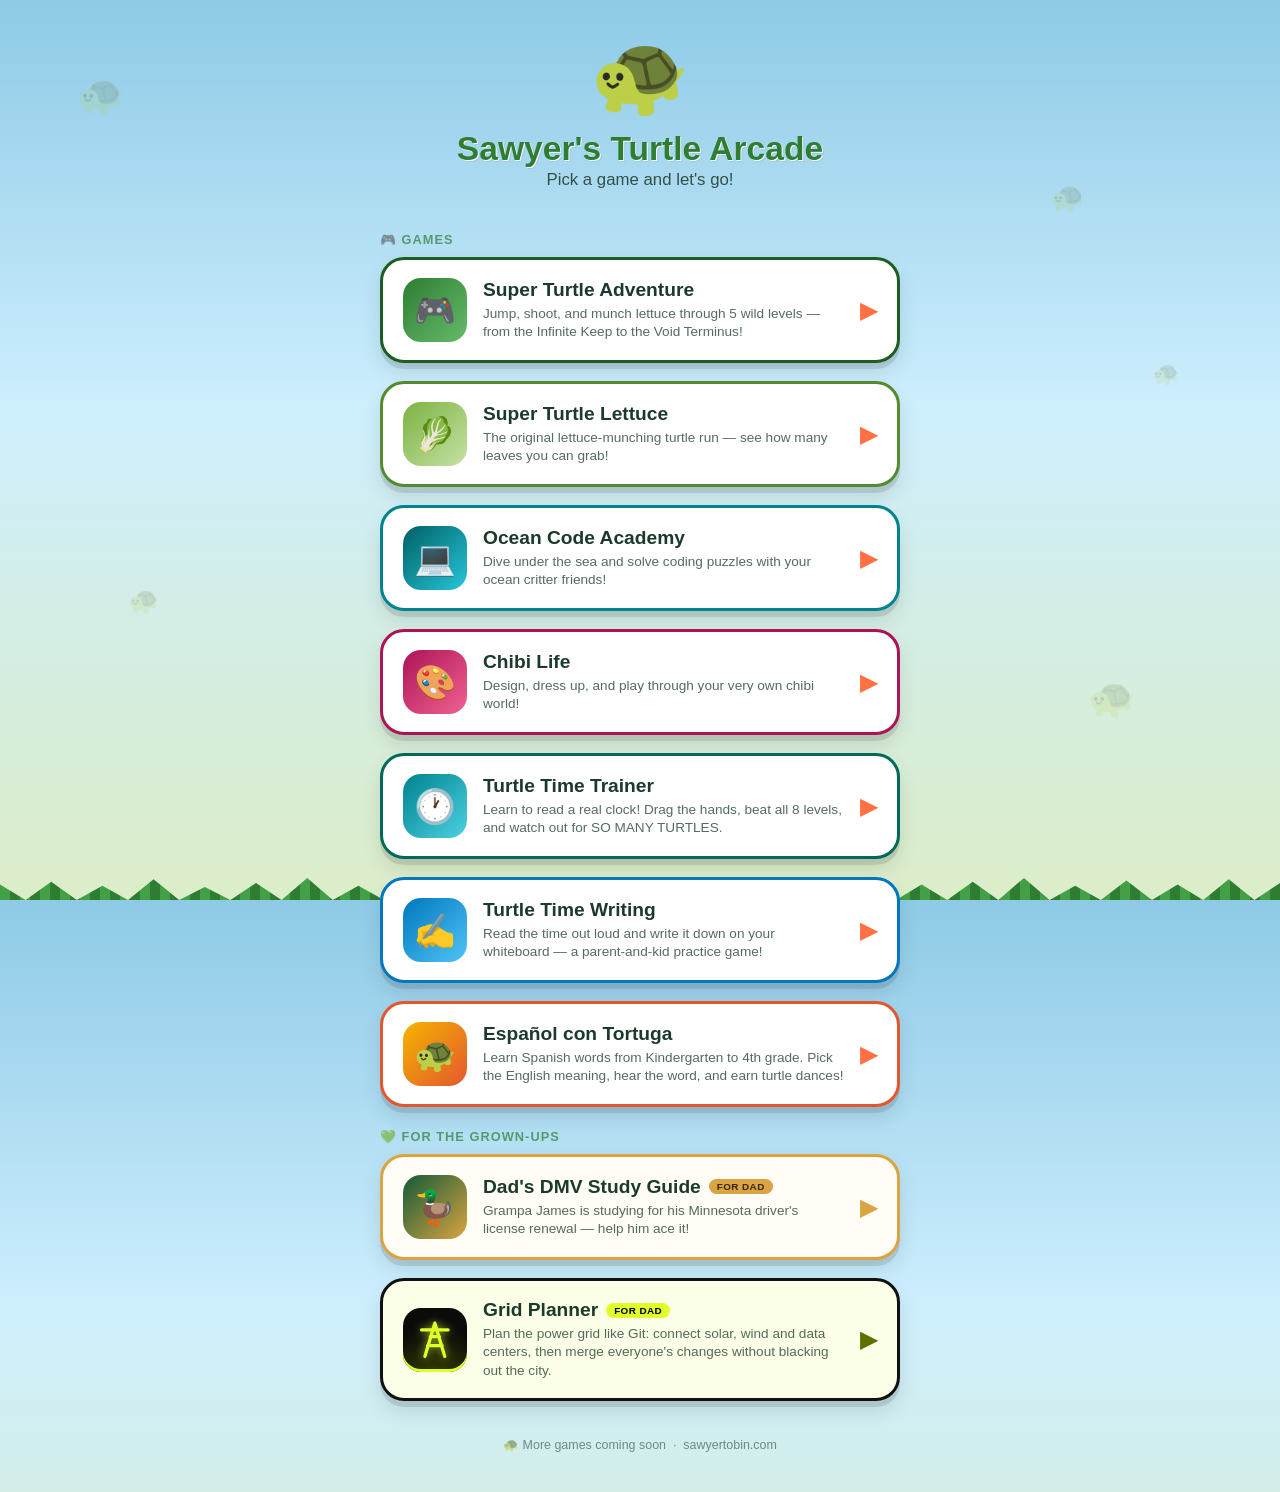
==== index.html @ ba416b79 "Add Grid Planner card to For the Grown-Ups" ====
<!DOCTYPE html>
<html lang="en">
<head>
<meta charset="UTF-8">
<meta name="viewport" content="width=device-width, initial-scale=1, viewport-fit=cover">
<title>Sawyer's Turtle Arcade 🐢</title>
<style>
  :root{
    --shell-dark:#2e7d32;
    --shell-mid:#43a047;
    --shell-pale:#dcedc8;
    --sky1:#8ecae6;
    --sky2:#cdeefd;
    --sand:#fff8e1;
    --brown:#6d4c41;
    --brown-dark:#4e342e;
    --accent:#ff7043;
    --ink:#1b3a2b;
    --gold:#d9a441;
    --navy:#14213d;
  }
  *{box-sizing:border-box; -webkit-tap-highlight-color:transparent;}
  html,body{margin:0;padding:0;height:100%;}
  body{
    font-family:'Trebuchet MS','Segoe UI',Verdana,sans-serif;
    background:linear-gradient(180deg,var(--sky1) 0%,var(--sky2) 45%,var(--shell-pale) 100%);
    color:var(--ink);
    min-height:100vh;
    overflow-x:hidden;
    position:relative;
  }

  /* floating background turtles */
  .bg-turtle{position:fixed; font-size:2.4rem; opacity:.18; pointer-events:none; animation:drift 14s ease-in-out infinite;}
  @keyframes drift{0%,100%{transform:translateY(0) rotate(-6deg);}50%{transform:translateY(-26px) rotate(6deg);}}

  #wrap{
    position:relative;
    max-width:560px;
    margin:0 auto;
    min-height:100vh;
    padding:28px 20px 40px;
    display:flex;
    flex-direction:column;
    align-items:center;
  }

  .hero{font-size:5rem; text-align:center; animation:heroBob 2.6s ease-in-out infinite;}
  @keyframes heroBob{0%,100%{transform:translateY(0) rotate(-4deg);}50%{transform:translateY(-14px) rotate(4deg);}}

  h1{
    font-size:2.1rem;
    margin:8px 0 2px;
    text-align:center;
    color:var(--shell-dark);
    text-shadow:1px 1px 0 #fff, 2px 2px 0 rgba(0,0,0,.06);
  }
  p.sub{
    text-align:center;
    margin:0 0 20px;
    color:var(--ink);
    opacity:.85;
    font-size:1.05rem;
  }

  .section-label{
    width:100%;
    font-size:.8rem;
    font-weight:700;
    text-transform:uppercase;
    letter-spacing:.08em;
    color:var(--shell-dark);
    opacity:.7;
    margin:22px 2px 10px;
  }
  .section-label:first-of-type{margin-top:6px;}

  .games{
    width:100%;
    display:flex;
    flex-direction:column;
    gap:18px;
  }

  .game-card{
    display:flex;
    align-items:center;
    gap:16px;
    background:#fff;
    border-radius:24px;
    padding:18px 20px;
    text-decoration:none;
    color:var(--ink);
    box-shadow:0 6px 0 rgba(0,0,0,.1), 0 10px 20px rgba(0,0,0,.1);
    border:3px solid transparent;
    transition:transform .08s;
  }
  .game-card:active{transform:translateY(4px); box-shadow:0 2px 0 rgba(0,0,0,.1), 0 4px 10px rgba(0,0,0,.1);}

  .game-card.super{border-color:#1b5e20;}
  .game-card.lettuce{border-color:#558b2f;}
  .game-card.trainer{border-color:#00695c;}
  .game-card.writing{border-color:#0277bd;}
  .game-card.ocean{border-color:#00838f;}
  .game-card.chibi{border-color:#ad1457;}
  .game-card.espanol{border-color:#e4572e;}
  .game-card.dad{border-color:var(--gold); background:#fffdf5;}

  .game-icon{
    flex:none;
    width:64px; height:64px;
    border-radius:18px;
    display:flex; align-items:center; justify-content:center;
    font-size:2.1rem;
  }
  .game-card.super .game-icon{background:linear-gradient(135deg,#2e7d32,#66bb6a);}
  .game-card.lettuce .game-icon{background:linear-gradient(135deg,#7cb342,#c5e1a5);}
  .game-card.trainer .game-icon{background:linear-gradient(135deg,#00838f,#4dd0e1);}
  .game-card.writing .game-icon{background:linear-gradient(135deg,#0277bd,#4fc3f7);}
  .game-card.ocean .game-icon{background:linear-gradient(135deg,#006064,#26c6da);}
  .game-card.chibi .game-icon{background:linear-gradient(135deg,#ad1457,#f06292);}
  .game-card.espanol .game-icon{background:linear-gradient(135deg,#f4b400,#e4572e);}
  .game-card.dad .game-icon{background:linear-gradient(135deg,#145a38,#d9a441);}

  .game-text{flex:1; min-width:0;}
  .game-text h2{margin:0 0 4px; font-size:1.2rem; color:var(--ink); display:flex; align-items:center; gap:8px; flex-wrap:wrap;}
  .game-text p{margin:0; font-size:.85rem; opacity:.75; line-height:1.35;}

  .badge{
    font-size:.62rem; font-weight:800; text-transform:uppercase; letter-spacing:.04em;
    background:var(--gold); color:#3a2a08; padding:2px 8px; border-radius:999px;
  }

  .play-chevron{flex:none; font-size:1.4rem; color:var(--accent); font-weight:900;}
  .game-card.dad .play-chevron{color:var(--gold);}
  .game-card.grid{border-color:#111; background:#fbffe8;}
  .game-card.grid .game-icon{background:radial-gradient(circle at 50% 120%,#3b4700 0%,#0b0b0a 70%); box-shadow:inset 0 -3px 0 #e1ff29;}
  .game-card.grid .game-icon svg{width:62%; height:62%; filter:drop-shadow(0 0 4px rgba(225,255,41,.7));}
  .game-card.grid .play-chevron{color:#5f6f00;}
  .game-card.grid .badge{background:#e1ff29; color:#000;}

  .footer{
    margin-top:36px;
    text-align:center;
    font-size:.78rem;
    opacity:.55;
  }

  .grass{
    position:fixed; bottom:0; left:0; right:0; height:26px;
    background:repeating-linear-gradient(90deg, var(--shell-mid) 0 10px, var(--shell-dark) 10px 20px);
    clip-path:polygon(0% 100%, 0% 40%, 2% 100%, 4% 30%, 6% 100%, 8% 45%, 10% 100%, 12% 20%, 14% 100%, 16% 50%, 18% 100%, 20% 35%, 22% 100%, 24% 15%, 26% 100%, 28% 45%, 30% 100%, 32% 25%, 34% 100%, 36% 40%, 38% 100%, 40% 20%, 42% 100%, 44% 45%, 46% 100%, 48% 30%, 50% 100%, 52% 15%, 54% 100%, 56% 40%, 58% 100%, 60% 25%, 62% 100%, 64% 45%, 66% 100%, 68% 20%, 70% 100%, 72% 40%, 74% 100%, 76% 30%, 78% 100%, 80% 15%, 82% 100%, 84% 45%, 86% 100%, 88% 25%, 90% 100%, 92% 40%, 94% 100%, 96% 20%, 98% 100%, 100% 35%, 100% 100%);
    pointer-events:none;
    z-index:0;
  }
</style>
</head>
<body>

<span class="bg-turtle" style="top:8%; left:6%; animation-delay:0s;">🐢</span>
<span class="bg-turtle" style="top:20%; left:82%; animation-delay:2s; font-size:1.8rem;">🐢</span>
<span class="bg-turtle" style="top:65%; left:10%; animation-delay:4s; font-size:1.6rem;">🐢</span>
<span class="bg-turtle" style="top:75%; left:85%; animation-delay:1s;">🐢</span>
<span class="bg-turtle" style="top:40%; left:90%; animation-delay:3s; font-size:1.4rem;">🐢</span>

<div class="grass"></div>

<div id="wrap">
  <div class="hero">🐢</div>
  <h1>Sawyer's Turtle Arcade</h1>
  <p class="sub">Pick a game and let's go!</p>

  <div class="section-label">🎮 Games</div>
  <div class="games">
    <a class="game-card super" href="superturtle.html">
      <div class="game-icon">🎮</div>
      <div class="game-text">
        <h2>Super Turtle Adventure</h2>
        <p>Jump, shoot, and munch lettuce through 5 wild levels — from the Infinite Keep to the Void Terminus!</p>
      </div>
      <div class="play-chevron">▶</div>
    </a>

    <a class="game-card lettuce" href="super_turtle.html">
      <div class="game-icon">🥬</div>
      <div class="game-text">
        <h2>Super Turtle Lettuce</h2>
        <p>The original lettuce-munching turtle run — see how many leaves you can grab!</p>
      </div>
      <div class="play-chevron">▶</div>
    </a>

    <a class="game-card ocean" href="ocean-code-academy.html">
      <div class="game-icon">💻</div>
      <div class="game-text">
        <h2>Ocean Code Academy</h2>
        <p>Dive under the sea and solve coding puzzles with your ocean critter friends!</p>
      </div>
      <div class="play-chevron">▶</div>
    </a>

    <a class="game-card chibi" href="chibi-life.html">
      <div class="game-icon">🎨</div>
      <div class="game-text">
        <h2>Chibi Life</h2>
        <p>Design, dress up, and play through your very own chibi world!</p>
      </div>
      <div class="play-chevron">▶</div>
    </a>

    <a class="game-card trainer" href="turtle-time-trainer.html">
      <div class="game-icon">🕐</div>
      <div class="game-text">
        <h2>Turtle Time Trainer</h2>
        <p>Learn to read a real clock! Drag the hands, beat all 8 levels, and watch out for SO MANY TURTLES.</p>
      </div>
      <div class="play-chevron">▶</div>
    </a>

    <a class="game-card writing" href="turtle-time-writing.html">
      <div class="game-icon">✍️</div>
      <div class="game-text">
        <h2>Turtle Time Writing</h2>
        <p>Read the time out loud and write it down on your whiteboard — a parent-and-kid practice game!</p>
      </div>
      <div class="play-chevron">▶</div>
    </a>

    <a class="game-card espanol" href="espanol/">
      <div class="game-icon">🐢</div>
      <div class="game-text">
        <h2>Español con Tortuga</h2>
        <p>Learn Spanish words from Kindergarten to 4th grade. Pick the English meaning, hear the word, and earn turtle dances!</p>
      </div>
      <div class="play-chevron">▶</div>
    </a>
  </div>

  <div class="section-label">💚 For the Grown-Ups</div>
  <div class="games">
    <a class="game-card dad" href="dmv.html">
      <div class="game-icon">🦆</div>
      <div class="game-text">
        <h2>Dad's DMV Study Guide <span class="badge">For Dad</span></h2>
        <p>Grampa James is studying for his Minnesota driver's license renewal — help him ace it!</p>
      </div>
      <div class="play-chevron">▶</div>
    </a>
    <a class="game-card grid" href="gridlab/">
      <div class="game-icon"><svg viewBox="0 0 24 24" fill="none" stroke="#e1ff29" stroke-width="2" stroke-linecap="round" stroke-linejoin="round" aria-hidden="true"><path d="M12 2 6 22M12 2l6 20M7.6 15.5h8.8M9.2 10h5.6M4 6h16"/></svg></div>
      <div class="game-text">
        <h2>Grid Planner <span class="badge">For Dad</span></h2>
        <p>Plan the power grid like Git: connect solar, wind and data centers, then merge everyone's changes without blacking out the city.</p>
      </div>
      <div class="play-chevron">▶</div>
    </a>
  </div>

  <div class="footer">🐢 More games coming soon &nbsp;·&nbsp; sawyertobin.com</div>
</div>

</body>
</html>
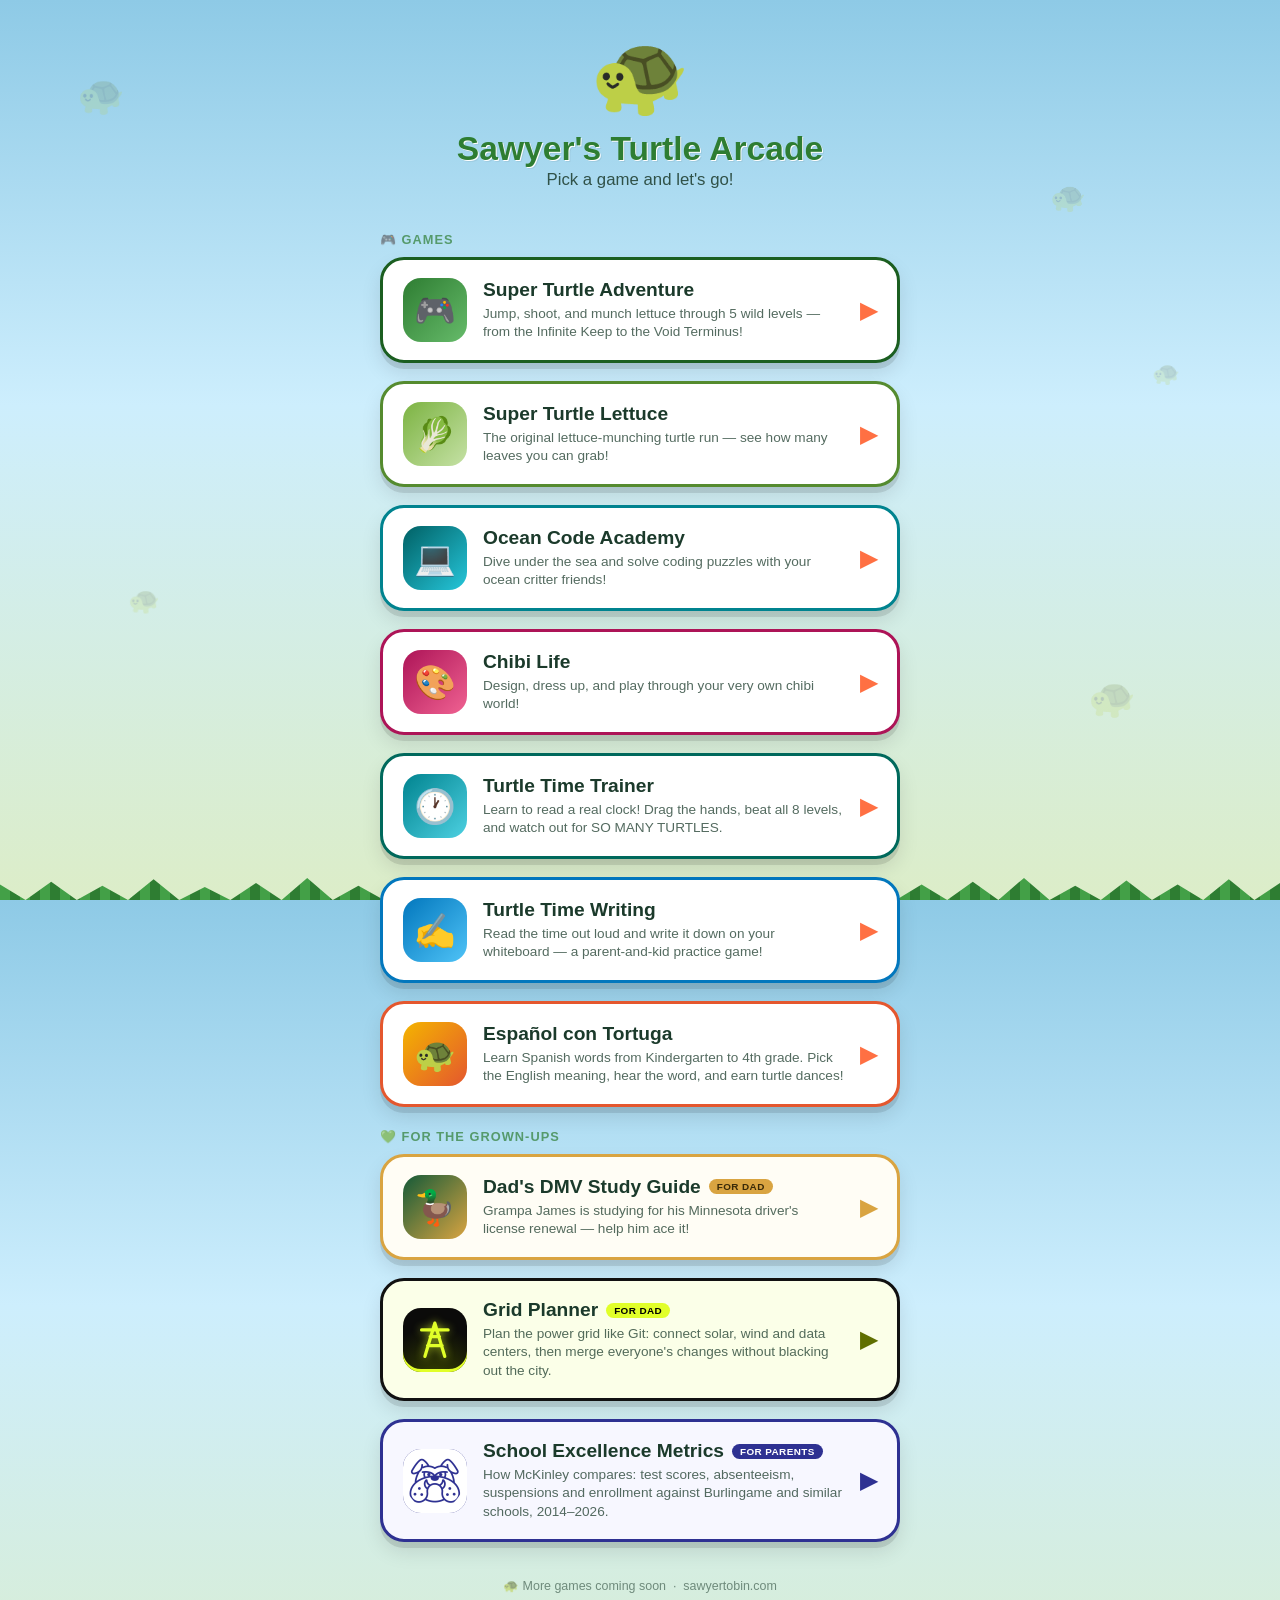
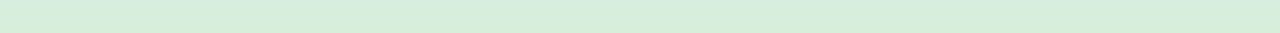
==== commit e1dc0e63: "Add School Excellence Metrics card to home page" ====
--- a/index.html
+++ b/index.html
@@ -139,6 +139,12 @@
   .game-card.grid .play-chevron{color:#5f6f00;}
   .game-card.grid .badge{background:#e1ff29; color:#000;}
 
+  .game-card.school{border-color:#2e3192; background:#f7f7ff;}
+  .game-card.school .game-icon{background:#fff; box-shadow:inset 0 0 0 3px #2e3192; overflow:hidden;}
+  .game-card.school .game-icon img{width:100%; height:100%; display:block;}
+  .game-card.school .play-chevron{color:#2e3192;}
+  .game-card.school .badge{background:#2e3192; color:#fff;}
+
   .footer{
     margin-top:36px;
     text-align:center;
@@ -254,10 +260,134 @@
       </div>
       <div class="play-chevron">▶</div>
     </a>
+    <a class="game-card school" href="school-metrics/">
+      <div class="game-icon"><img src="school-metrics/bulldog.png" alt=""></div>
+      <div class="game-text">
+        <h2>School Excellence Metrics <span class="badge">For Parents</span></h2>
+        <p>How McKinley compares: test scores, absenteeism, suspensions and enrollment against Burlingame and similar schools, 2014&ndash;2026.</p>
+      </div>
+      <div class="play-chevron">&#9654;</div>
+    </a>
   </div>
 
   <div class="footer">🐢 More games coming soon &nbsp;·&nbsp; sawyertobin.com</div>
 </div>
 
+
+<!-- Garden cursor: stay still 4s and a sprout grows where you point; it trails you 2s behind, digging up dirt.
+     Let it catch up and rest 3s and a lettuce wiggles up in its place. Rest more and hungry turtles bound in (up to 4). -->
+<style>
+  .lt-plant, .lt-turtle { position: fixed; left: 0; top: 0; pointer-events: none; z-index: 9999; will-change: transform; user-select: none; line-height: 1; }
+  .lt-plant { font-size: 30px; transform-origin: 50% 100%; filter: drop-shadow(0 3px 2px rgba(0,0,0,.18)); }
+  .lt-plant.sprout { font-size: 26px; }
+  .lt-turtle { font-size: 34px; filter: drop-shadow(0 4px 3px rgba(0,0,0,.2)); }
+  .lt-clod { position: fixed; left: 0; top: 0; pointer-events: none; z-index: 9998; border-radius: 45% 55% 50% 40%; }
+</style>
+<script>
+(() => {
+  try { if (matchMedia('(prefers-reduced-motion: reduce)').matches) return; } catch (e) { return; }
+  const SPROUT_AFTER = 4000, FOLLOW_DELAY = 2000, LETTUCE_AFTER = 3000, TURTLE_FIRST = 2000, TURTLE_NEXT = 2600, MAX_TURTLES = 4;
+  const OFF_X = 16, OFF_Y = 26;                        // plant base sits just below-right of the pointer, so it never blocks a click
+  let mx = -1, my = -1, inside = false, lastMove = performance.now();
+  const trail = [];                                     // pointer history, so the plant can follow 2 s behind
+  let stage = 'none', plant = null, px = 0, py = 0, grow = 0, matchedSince = 0, lastClod = 0, bite = 1;
+  const turtles = [];
+  const SLOTS = [[-1, -0.35], [1, -0.4], [-0.6, 0.25], [0.65, 0.3]];
+  // mouse, pen or finger: wherever you last pointed or touched is "the cursor"
+  const point = (e) => {
+    const touch = e.pointerType === 'touch';
+    mx = e.clientX + OFF_X; my = e.clientY + (touch ? -12 : OFF_Y);   // on touch, sit beside the fingertip rather than under it
+    lastMove = performance.now(); inside = true;
+  };
+  addEventListener('pointermove', point, { passive: true });
+  addEventListener('pointerdown', point, { passive: true });
+  const touchPoint = (e) => { const t = e.touches[0] || e.changedTouches[0]; if (t) point({ clientX: t.clientX, clientY: t.clientY, pointerType: 'touch' }); };
+  addEventListener('touchstart', touchPoint, { passive: true });
+  addEventListener('touchmove', touchPoint, { passive: true });
+  document.addEventListener('mouseleave', () => { inside = false; });
+  addEventListener('pageshow', () => { inside = true; });
+  const rand = (a, b) => a + Math.random() * (b - a);
+  function clod(x, y, burst) {
+    const c = document.createElement('div'); c.className = 'lt-clod';
+    const size = rand(3, burst ? 7 : 6); c.style.width = size + 'px'; c.style.height = size * rand(0.7, 1) + 'px';
+    c.style.background = ['#6d4c41', '#795548', '#5d4037', '#8d6e63'][Math.floor(Math.random() * 4)];
+    document.body.appendChild(c);
+    const vx = rand(-1.6, 1.6) * (burst ? 1.6 : 1), up = rand(14, burst ? 34 : 24), start = performance.now(), life = rand(450, 700);
+    (function fall(now) {
+      const t = (now - start) / life; if (t >= 1) { c.remove(); return; }
+      c.style.transform = `translate(${(x + vx * t * 26).toFixed(1)}px, ${(y - up * t + 46 * t * t).toFixed(1)}px) rotate(${(t * 220 * vx).toFixed(0)}deg)`;
+      c.style.opacity = String(1 - t * t);
+      requestAnimationFrame(fall);
+    })(start);
+  }
+  const burst = (n) => { for (let i = 0; i < n; i++) clod(px + rand(-8, 8), py - 2, true); };
+  function makePlant(kind) {
+    if (!plant) { plant = document.createElement('div'); plant.setAttribute('aria-hidden', 'true'); document.body.appendChild(plant); }
+    plant.className = 'lt-plant' + (kind === 'sprout' ? ' sprout' : '');
+    plant.textContent = kind === 'sprout' ? '\u{1F331}' : '\u{1F96C}';
+    stage = kind; grow = 0; matchedSince = 0; burst(kind === 'sprout' ? 6 : 10);
+  }
+  function delayedTarget(now) {
+    while (trail.length > 2 && trail[1].t <= now - FOLLOW_DELAY) trail.shift();
+    return trail.length ? trail[0] : { x: mx, y: my };
+  }
+  function spawnTurtle(now) {
+    const side = Math.floor(Math.random() * 4), W = innerWidth, H = innerHeight;
+    const x = side === 0 ? -50 : side === 1 ? W + 50 : Math.random() * W, y = side === 2 ? -50 : side === 3 ? H + 50 : Math.random() * H;
+    const el = document.createElement('div'); el.className = 'lt-turtle'; el.textContent = '\u{1F422}'; el.setAttribute('aria-hidden', 'true');
+    document.body.appendChild(el);
+    turtles.push({ el, x, y, gx: px, gy: py, slot: SLOTS[turtles.length], lag: rand(120, 640), react: now, speed: rand(0.045, 0.085),
+      phase: rand(0, 6.28), hopRate: rand(70, 110), face: x < px ? -1 : 1, munch: 0 });
+  }
+  function tick(now) {
+    if (mx >= 0) trail.push({ t: now, x: mx, y: my });
+    const idle = now - lastMove;
+    // 1. stay still 4 s: a sprout pops out of the ground right where you are
+    if (stage === 'none' && inside && mx >= 0 && idle > SPROUT_AFTER) { px = mx; py = my; trail.length = 0; trail.push({ t: now, x: mx, y: my }); makePlant('sprout'); }
+    let moving = false, munchers = 0;
+    if (plant) {
+      // 2. follow the pointer's path 2 s behind, wiggling and kicking up dirt
+      const tg = delayedTarget(now);
+      const dx = tg.x - px, dy = tg.y - py, d = Math.hypot(dx, dy);
+      if (d > 0.6) { const k = Math.min(1, 0.14); px += dx * k; py += dy * k; }
+      moving = d > 1.5;
+      if (moving && now - lastClod > 70) { lastClod = now; clod(px + rand(-6, 6), py - 2, false); if (d > 25) clod(px + rand(-6, 6), py - 2, false); }
+      const atCursor = Math.hypot(mx - px, my - py) < 6 && idle > FOLLOW_DELAY;
+      if (atCursor && !moving) { if (!matchedSince) matchedSince = now; } else matchedSince = 0;
+      // 3. sprout caught up and resting 3 s: a lettuce wiggles up in its place
+      if (stage === 'sprout' && matchedSince && now - matchedSince > LETTUCE_AFTER) makePlant('lettuce');
+      grow = Math.min(1, grow + 0.035);
+      const rise = 1 - Math.pow(1 - grow, 3);              // ease out of the ground
+      const wig = (grow < 1 ? Math.sin(now / 45) * 14 * (1 - grow) : 0) + (moving ? Math.sin(now / 60) * 12 : 0);
+      // 4. lettuce at rest: hungry turtles bound in, one at a time
+      const restMs = matchedSince ? now - matchedSince : 0;
+      if (stage === 'lettuce' && inside && turtles.length < MAX_TURTLES && restMs > TURTLE_FIRST + turtles.length * TURTLE_NEXT) spawnTurtle(now);
+      turtles.forEach((t) => {
+        if (now >= t.react) { t.gx = px + t.slot[0] * 30; t.gy = py - 14 + t.slot[1] * 26; t.react = now + t.lag; }
+        const tdx = t.gx - t.x, tdy = t.gy - t.y, td = Math.hypot(tdx, tdy);
+        let hop = 0, rot = 0, nib = 0;
+        if (td > 4) {
+          const step = Math.min(td, Math.max(1.6, td * t.speed)); t.x += tdx / td * step; t.y += tdy / td * step;
+          if (Math.abs(tdx) > 2) t.face = tdx > 0 ? -1 : 1;
+          hop = Math.abs(Math.sin(now / t.hopRate + t.phase)) * Math.min(18, 5 + td * 0.25);
+          rot = Math.sin(now / t.hopRate + t.phase) * 10; t.munch = 0;
+        } else if (!moving) {
+          munchers++; t.munch += 1;
+          nib = Math.sin(now / 75 + t.phase) * 2.2; rot = Math.sin(now / 110 + t.phase) * 7;
+          if (t.munch % 70 === 35 && Math.random() < 0.7) { clod(px + rand(-6, 6), py - 16, false); }
+          t.face = t.gx < px ? -1 : 1;
+        }
+        t.el.style.transform = `translate(${(t.x + nib - 17).toFixed(1)}px, ${(t.y - hop - 17).toFixed(1)}px) scaleX(${t.face}) rotate(${rot.toFixed(1)}deg)`;
+      });
+      bite += ((munchers ? 1 - 0.05 * munchers : 1) - bite) * 0.05;
+      const chew = munchers ? Math.sin(now / 90) * 4 : 0;
+      const sz = stage === 'sprout' ? 26 : 30;
+      plant.style.transform = `translate(${(px - sz / 2).toFixed(1)}px, ${(py - sz).toFixed(1)}px) scale(${(rise * bite).toFixed(3)}) rotate(${(wig + chew).toFixed(1)}deg)`;
+    }
+    requestAnimationFrame(tick);
+  }
+  requestAnimationFrame(tick);
+})();
+</script>
 </body>
 </html>
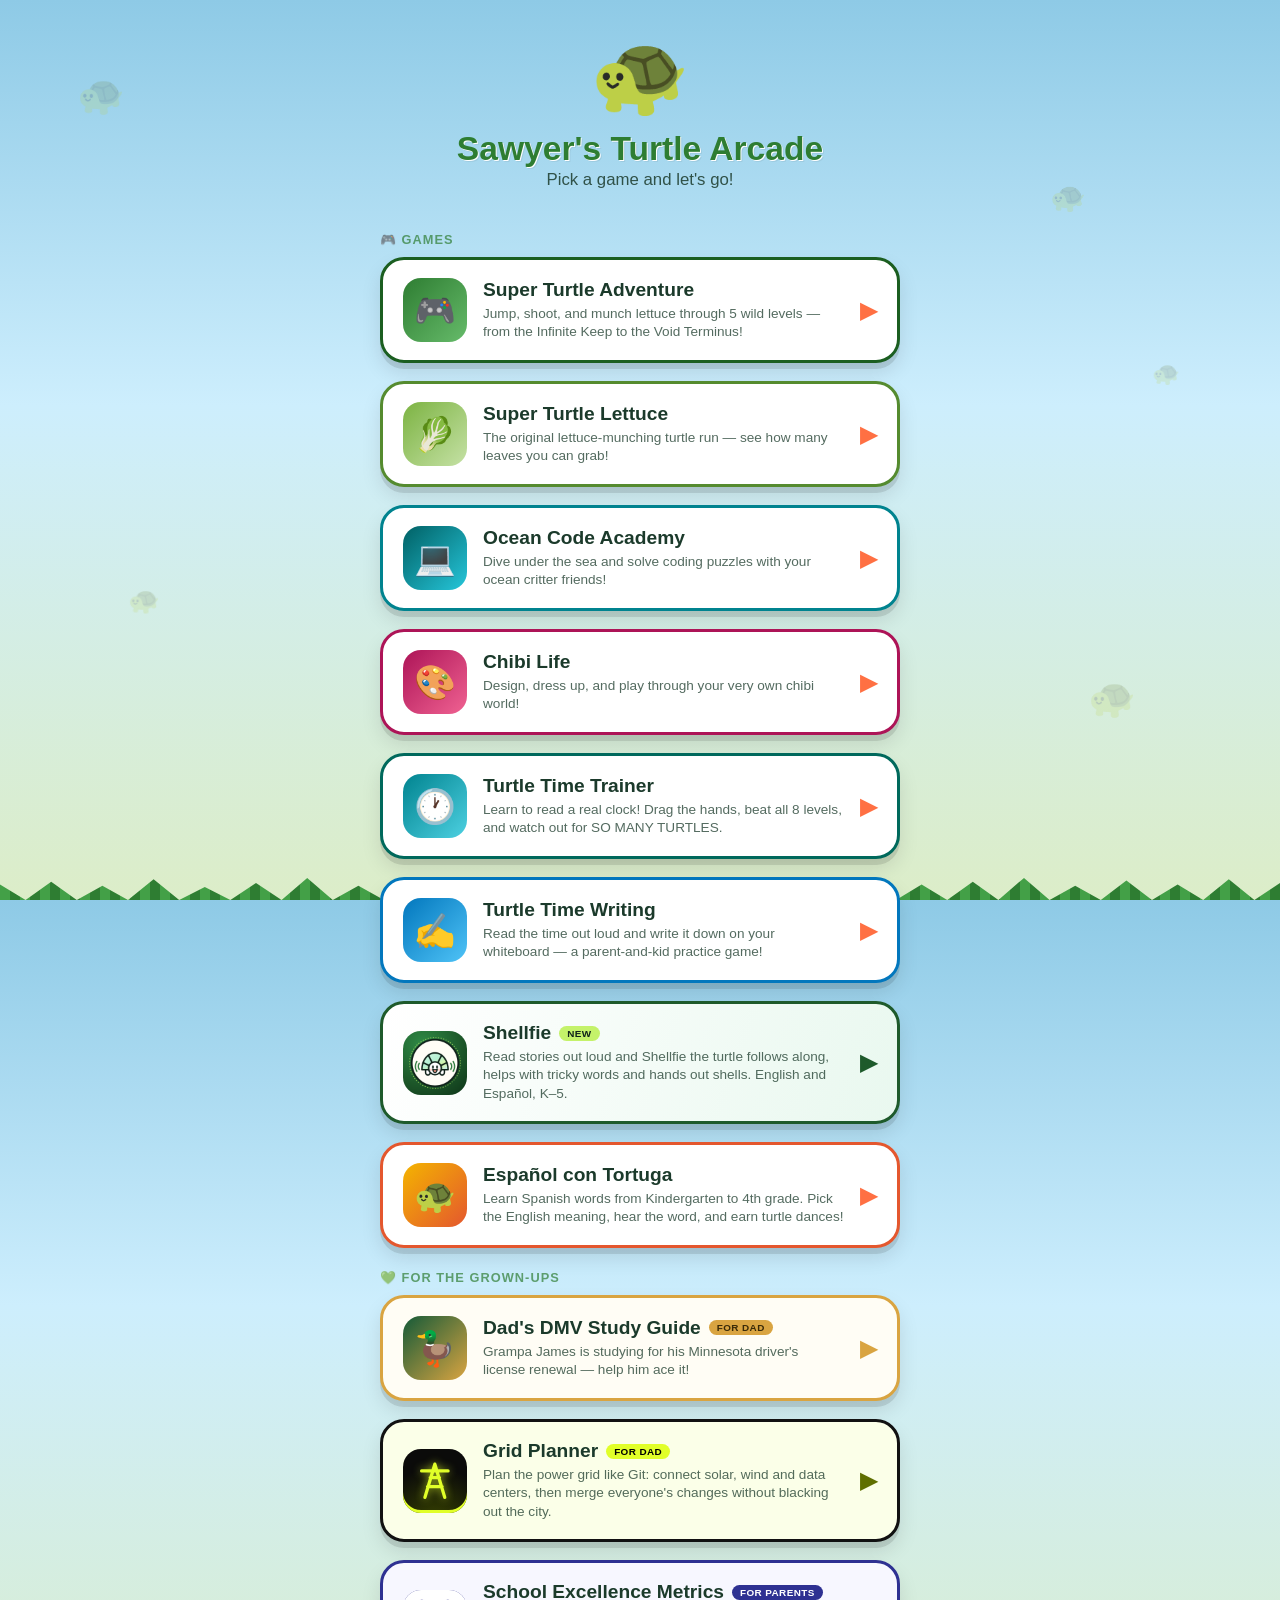
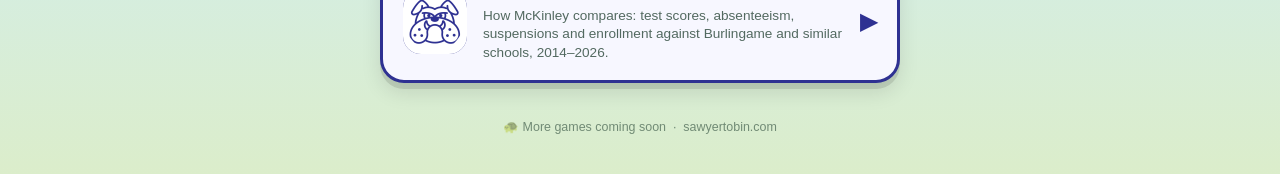
==== commit 7eef7710: "Add Shellfie: bilingual read-aloud buddy for K-5 Read-aloud PWA at /shellfie/ built from the Shellfi" ====
--- a/index.html
+++ b/index.html
@@ -139,6 +139,11 @@
   .game-card.grid .play-chevron{color:#5f6f00;}
   .game-card.grid .badge{background:#e1ff29; color:#000;}
 
+  .game-card.shellfie{border-color:#1e5a2b; background:linear-gradient(110deg,#ffffff,#e9f8ef);}
+  .game-card.shellfie .game-icon{background:#1e5a2b; overflow:hidden;}
+  .game-card.shellfie .game-icon img{width:100%; height:100%; display:block;}
+  .game-card.shellfie .play-chevron{color:#1e5a2b;}
+  .game-card.shellfie .badge{background:#c4f26a; color:#10221a;}
   .game-card.school{border-color:#2e3192; background:#f7f7ff;}
   .game-card.school .game-icon{background:#fff; box-shadow:inset 0 0 0 3px #2e3192; overflow:hidden;}
   .game-card.school .game-icon img{width:100%; height:100%; display:block;}
@@ -228,6 +233,15 @@
       <div class="game-text">
         <h2>Turtle Time Writing</h2>
         <p>Read the time out loud and write it down on your whiteboard — a parent-and-kid practice game!</p>
+      </div>
+      <div class="play-chevron">▶</div>
+    </a>
+
+    <a class="game-card shellfie" href="shellfie/">
+      <div class="game-icon"><img src="shellfie/icon-192.png" alt=""></div>
+      <div class="game-text">
+        <h2>Shellfie <span class="badge">New</span></h2>
+        <p>Read stories out loud and Shellfie the turtle follows along, helps with tricky words and hands out shells. English and Español, K&ndash;5.</p>
       </div>
       <div class="play-chevron">▶</div>
     </a>
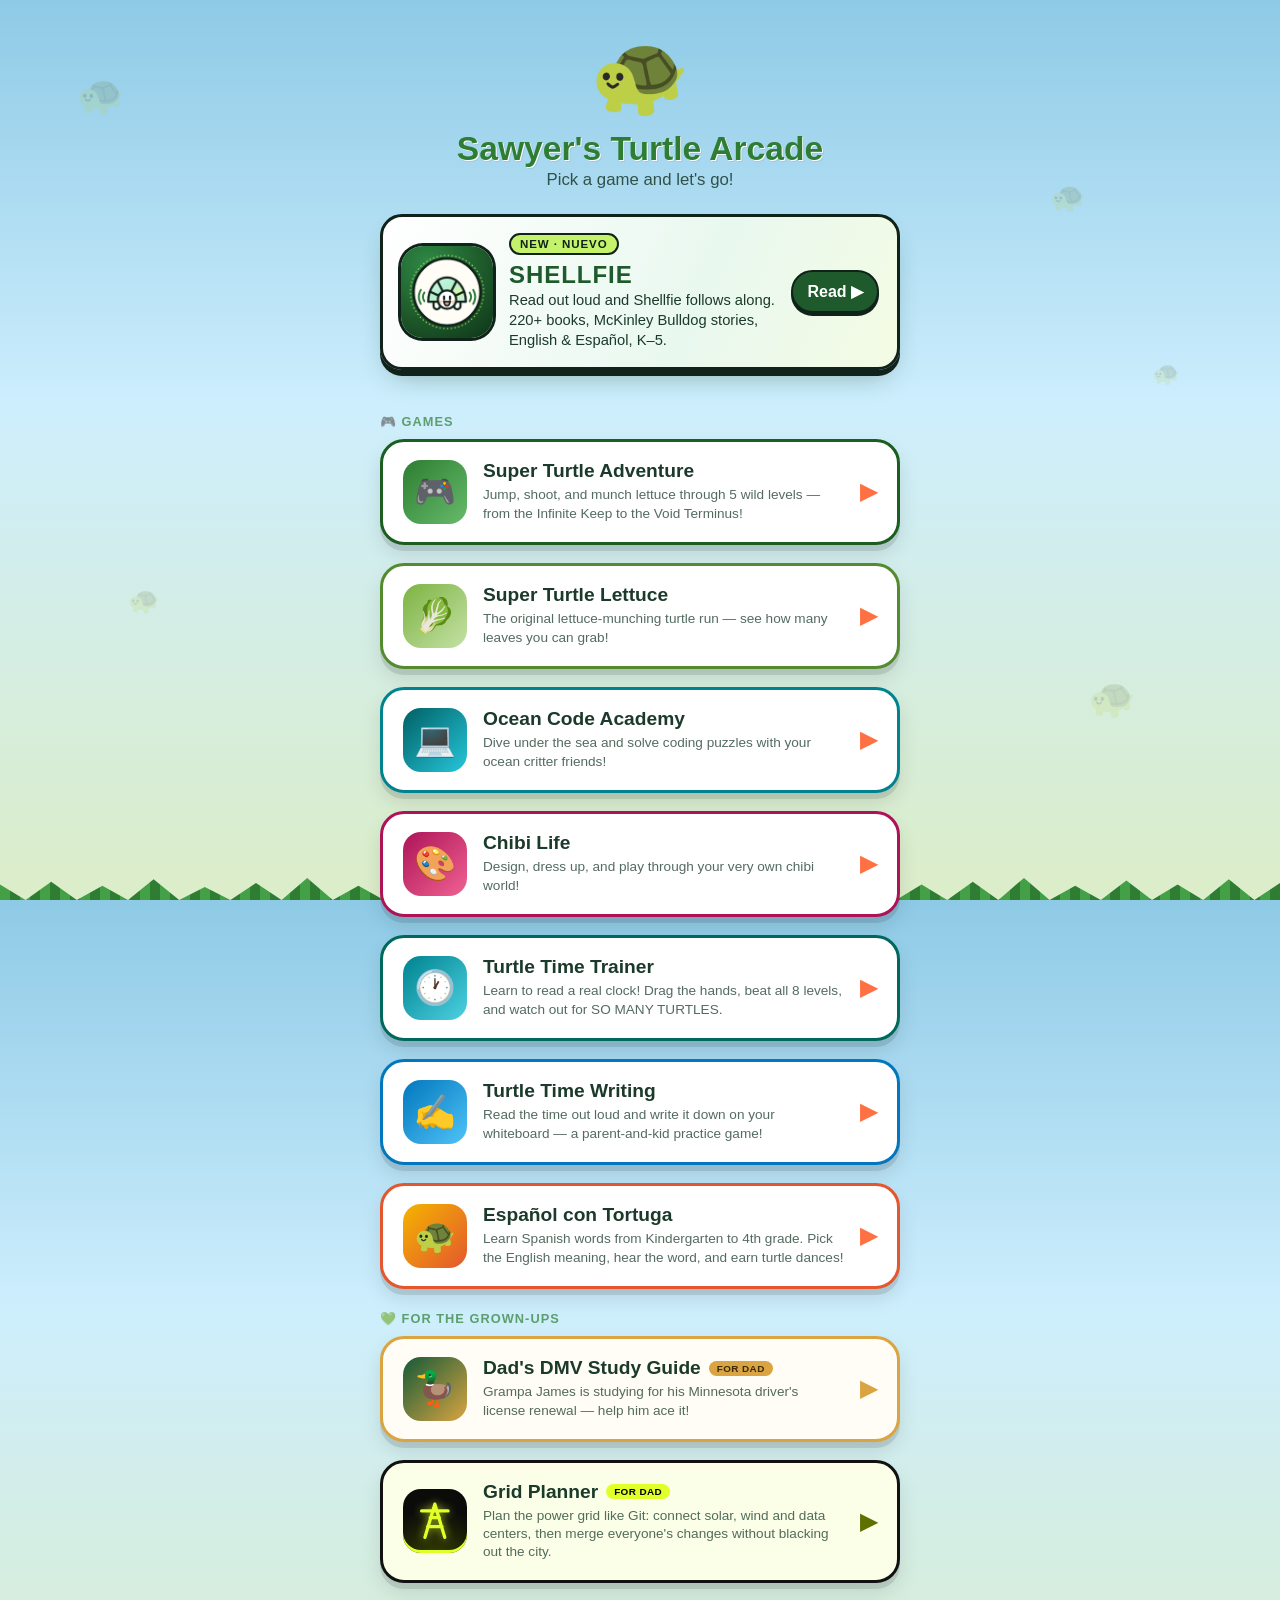
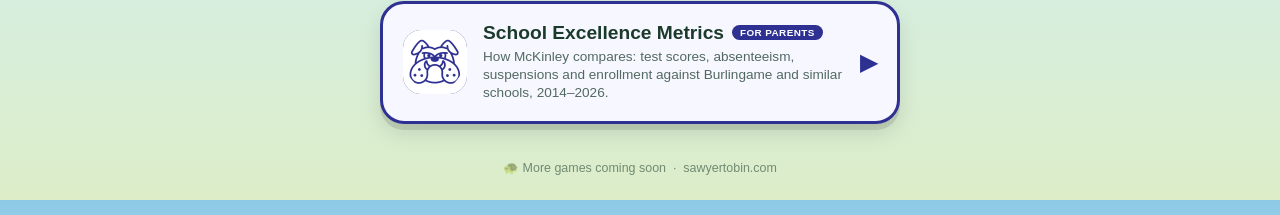
==== commit 30915a76: "Home page: featured Shellfie banner, icons, link previews - Featured Shellfie banner at the top of t" ====
--- a/index.html
+++ b/index.html
@@ -4,6 +4,23 @@
 <meta charset="UTF-8">
 <meta name="viewport" content="width=device-width, initial-scale=1, viewport-fit=cover">
 <title>Sawyer's Turtle Arcade 🐢</title>
+<meta name="description" content="Sawyer's Turtle Arcade: turtle games, a clock trainer, coding puzzles, Spanish practice, and Shellfie, a bilingual read-aloud buddy for kids K–5.">
+<meta name="theme-color" content="#2e7d32">
+<link rel="icon" type="image/png" sizes="32x32" href="/favicon-32x32.png">
+<link rel="icon" type="image/png" sizes="16x16" href="/favicon-16x16.png">
+<link rel="shortcut icon" href="/favicon.ico">
+<link rel="apple-touch-icon" sizes="180x180" href="/apple-touch-icon.png">
+<link rel="manifest" href="/manifest.webmanifest">
+<meta name="apple-mobile-web-app-title" content="Turtle Arcade">
+<meta property="og:type" content="website">
+<meta property="og:site_name" content="Sawyer's Turtle Arcade">
+<meta property="og:title" content="Sawyer's Turtle Arcade 🐢">
+<meta property="og:description" content="Turtle games, a clock trainer, coding puzzles, Spanish practice, and Shellfie, a bilingual read-aloud buddy.">
+<meta property="og:url" content="https://sawyertobin.com/">
+<meta property="og:image" content="https://sawyertobin.com/og-image.png">
+<meta property="og:image:width" content="1200"><meta property="og:image:height" content="630">
+<meta name="twitter:card" content="summary_large_image">
+<meta name="twitter:image" content="https://sawyertobin.com/og-image.png">
 <style>
   :root{
     --shell-dark:#2e7d32;
@@ -139,6 +156,20 @@
   .game-card.grid .play-chevron{color:#5f6f00;}
   .game-card.grid .badge{background:#e1ff29; color:#000;}
 
+  .feature{display:flex;align-items:center;gap:16px;margin:4px 0 22px;padding:16px 18px;border-radius:22px;text-decoration:none;color:var(--ink);
+    background:linear-gradient(115deg,#ffffff 0%,#e9f8ef 60%,#f3fbe3 100%);border:3px solid #10221a;box-shadow:0 6px 0 #10221a,0 14px 28px -12px rgba(19,64,32,.45);
+    position:relative;overflow:hidden;transition:transform .15s}
+  .feature:active{transform:translateY(4px);box-shadow:0 2px 0 #10221a}
+  .feature::after{content:"";position:absolute;inset:0;background:linear-gradient(105deg,transparent 40%,rgba(255,255,255,.75) 50%,transparent 60%);transform:translateX(-100%);animation:sheen 4.5s ease-in-out infinite}
+  @keyframes sheen{60%,100%{transform:translateX(100%)}}
+  .feature img{width:92px;height:92px;flex-shrink:0;border-radius:22px;box-shadow:0 0 0 3px #10221a}
+  .feature .ft{flex:1;min-width:0}
+  .feature .kicker{display:inline-block;font-size:.72rem;font-weight:800;letter-spacing:.08em;text-transform:uppercase;background:#c4f26a;color:#10221a;padding:3px 9px;border-radius:99px;border:2px solid #10221a}
+  .feature h2{margin:6px 0 2px;font-size:1.5rem;color:#1e5a2b;letter-spacing:.04em}
+  .feature p{margin:0;font-size:.92rem;line-height:1.35}
+  .feature .go{flex-shrink:0;align-self:center;background:#1e5a2b;color:#fff;font-weight:800;padding:10px 14px;border-radius:99px;border:2px solid #10221a;box-shadow:0 3px 0 #10221a;white-space:nowrap}
+  @media (max-width:420px){.feature{flex-wrap:wrap}.feature .go{width:100%;text-align:center}}
+  @media (prefers-reduced-motion:reduce){.feature::after{animation:none}}
   .game-card.shellfie{border-color:#1e5a2b; background:linear-gradient(110deg,#ffffff,#e9f8ef);}
   .game-card.shellfie .game-icon{background:#1e5a2b; overflow:hidden;}
   .game-card.shellfie .game-icon img{width:100%; height:100%; display:block;}
@@ -181,6 +212,16 @@
   <h1>Sawyer's Turtle Arcade</h1>
   <p class="sub">Pick a game and let's go!</p>
 
+  <a class="feature" href="shellfie/" aria-label="Shellfie: read out loud with Shellfie the turtle">
+    <img src="shellfie/icon-192.png" alt="">
+    <div class="ft">
+      <span class="kicker">New · Nuevo</span>
+      <h2>SHELLFIE</h2>
+      <p>Read out loud and Shellfie follows along. 220+ books, McKinley Bulldog stories, English &amp; Español, K&ndash;5.</p>
+    </div>
+    <span class="go">Read ▶</span>
+  </a>
+
   <div class="section-label">🎮 Games</div>
   <div class="games">
     <a class="game-card super" href="superturtle.html">
@@ -233,15 +274,6 @@
       <div class="game-text">
         <h2>Turtle Time Writing</h2>
         <p>Read the time out loud and write it down on your whiteboard — a parent-and-kid practice game!</p>
-      </div>
-      <div class="play-chevron">▶</div>
-    </a>
-
-    <a class="game-card shellfie" href="shellfie/">
-      <div class="game-icon"><img src="shellfie/icon-192.png" alt=""></div>
-      <div class="game-text">
-        <h2>Shellfie <span class="badge">New</span></h2>
-        <p>Read stories out loud and Shellfie the turtle follows along, helps with tricky words and hands out shells. English and Español, K&ndash;5.</p>
       </div>
       <div class="play-chevron">▶</div>
     </a>
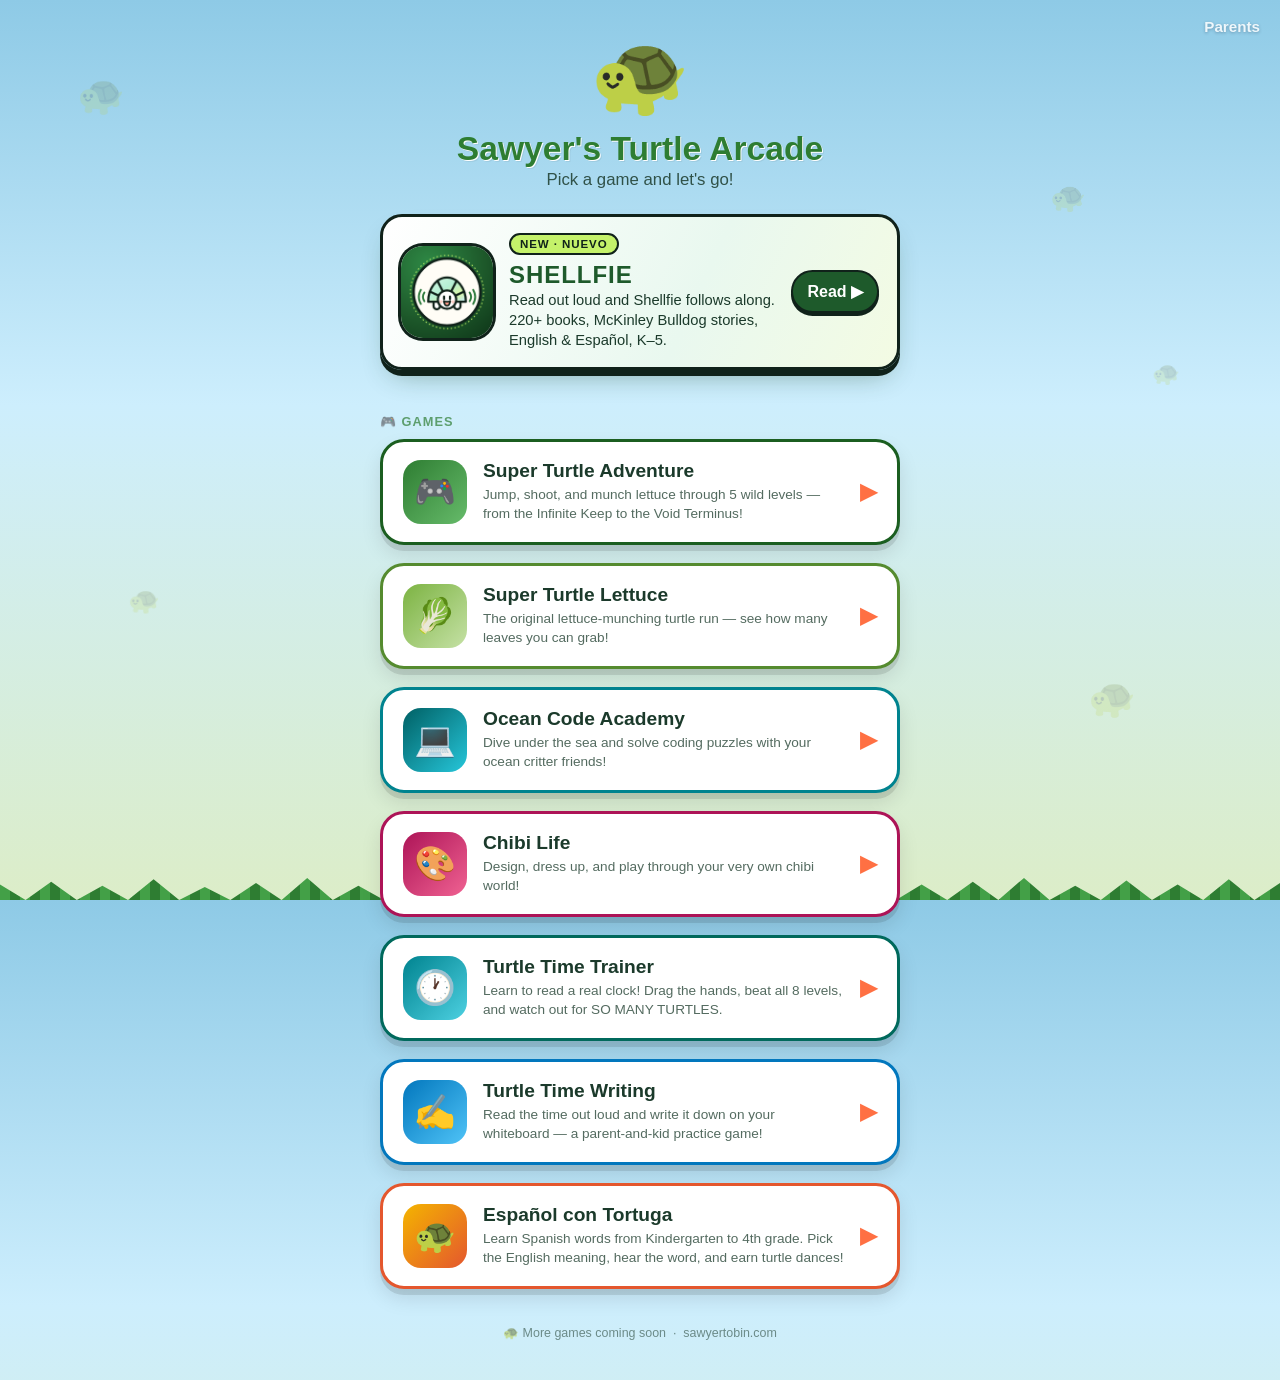
==== commit 4d80b1e5: "Home page: subtle Parents link replaces the grown-ups section The For the Grown-Ups cards are hidden" ====
--- a/index.html
+++ b/index.html
@@ -80,6 +80,9 @@
     font-size:1.05rem;
   }
 
+  .parents-link{position:absolute;top:calc(env(safe-area-inset-top) + 12px);right:16px;z-index:5;color:#fff;font-size:.95rem;font-weight:600;
+    text-decoration:none;opacity:.85;text-shadow:0 1px 3px rgba(20,33,61,.35);padding:6px 4px}
+  .parents-link:hover,.parents-link:focus-visible,.parents-link[aria-expanded="true"]{opacity:1;text-decoration:underline}
   .section-label{
     width:100%;
     font-size:.8rem;
@@ -207,6 +210,7 @@
 
 <div class="grass"></div>
 
+<a href="#parents" id="parentsLink" class="parents-link" aria-expanded="false">Parents</a>
 <div id="wrap">
   <div class="hero">🐢</div>
   <h1>Sawyer's Turtle Arcade</h1>
@@ -288,7 +292,8 @@
     </a>
   </div>
 
-  <div class="section-label">💚 For the Grown-Ups</div>
+  <div id="parents" hidden>
+  <div class="section-label">💚 Parents</div>
   <div class="games">
     <a class="game-card dad" href="dmv.html">
       <div class="game-icon">🦆</div>
@@ -314,6 +319,8 @@
       </div>
       <div class="play-chevron">&#9654;</div>
     </a>
+  </div>
+
   </div>
 
   <div class="footer">🐢 More games coming soon &nbsp;·&nbsp; sawyertobin.com</div>
@@ -435,5 +442,13 @@
   requestAnimationFrame(tick);
 })();
 </script>
+<script>
+(() => {
+  const link = document.getElementById("parentsLink"), box = document.getElementById("parents");
+  const open = (on, scroll) => { box.hidden = !on; link.setAttribute("aria-expanded", on); if (on && scroll) box.scrollIntoView({ behavior: "smooth", block: "start" }); };
+  link.addEventListener("click", e => { e.preventDefault(); const on = box.hidden; open(on, on); history.replaceState(null, "", on ? "#parents" : location.pathname); });
+  if (location.hash === "#parents") open(true, true);
+})();
+</script>
 </body>
 </html>
